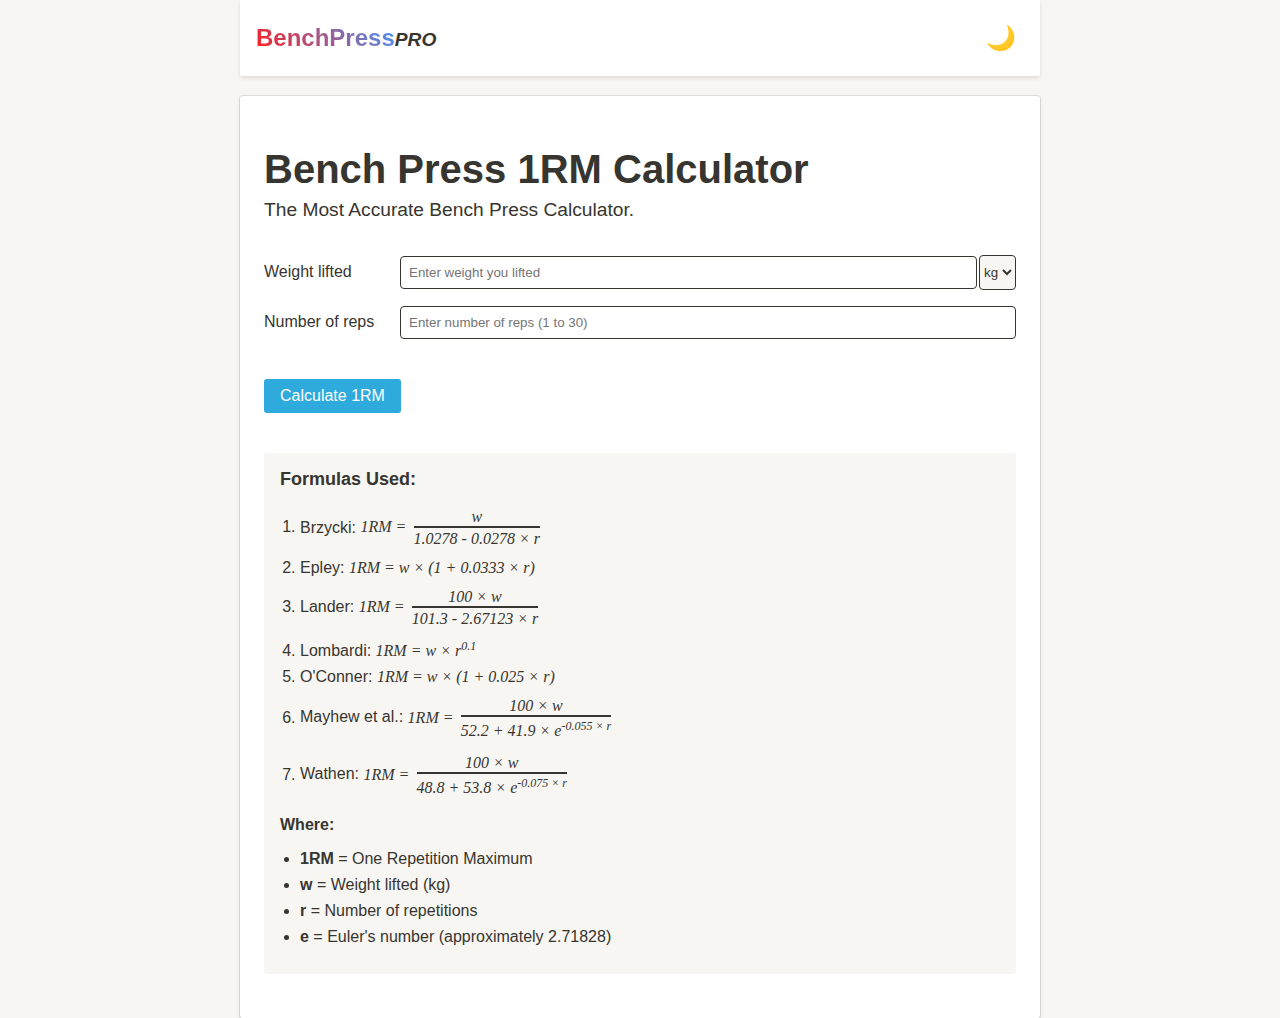
==== index.html @ daa171d2 "first commit" ====
<!DOCTYPE html>
<html lang="en">
<head>
    <meta charset="UTF-8">
    <meta name="viewport" content="width=device-width, initial-scale=1.0">
    <meta name="description" content="Calculate your bench press one-rep max (1RM) with our free, easy-to-use calculator. Estimate your maximum strength for weightlifting and powerlifting.">
    <meta name="keywords" content="bench press, 1RM calculator, one rep max, weightlifting, powerlifting, strength training">
    <title>Bench Press 1RM Calculator | Estimate Your Max Strength</title>
    <link rel="canonical" href="https://yourdomain.com/bench-press-1rm-calculator">
    <link rel="stylesheet" href="styles.css">
    <script src="script.js" defer></script>
</head>
<body>
    <nav>
        <div class="nav-container">
            <div class="nav-logo"><span class="nav-logo-bench-press">BenchPress</span><span class="nav-logo-pro">PRO</span></div>
            <div class="nav-right">
                <button id="mode-switch" aria-label="Toggle dark mode">🌙</button>
            </div>
        </div>
    </nav>
    <div class="container">
        <h1>Bench Press 1RM Calculator</h1>
        <p class="subtitle">The Most Accurate Bench Press Calculator.</p>
        <div class="calculator-container">
            <div class="input-group">
                <label for="weight">Weight lifted</label>
                <input type="number" id="weight" min="0" step="0.5" placeholder="Enter weight you lifted" required aria-label="Weight lifted">
                <select id="weight-unit" aria-label="Weight unit">
                    <option value="kg">kg</option>
                    <option value="lb">lb</option>
                </select>
            </div>
            <div class="input-group">
                <label for="reps">Number of reps</label>
                <input type="number" id="reps" min="1" max="30" step="1" placeholder="Enter number of reps (1 to 30)" required aria-label="Number of repetitions">
            </div>

            <div id="result" aria-live="polite"></div>
            <button onclick="calculate1RM()">Calculate 1RM</button>
        </div>
            <div class="formulas">
                <h2>Formulas Used:</h2>
                <ol>
                    <li>Brzycki: <em>1RM = <div class="fraction"><span class="numerator">w</span><span class="denominator">1.0278 - 0.0278 × r</span></div></em> <span id="brzycki-result"></span></li>
                    <li>Epley: <em>1RM = w × (1 + 0.0333 × r)</em> <span id="epley-result"></span></li>
                    <li>Lander: <em>1RM = <div class="fraction"><span class="numerator">100 × w</span><span class="denominator">101.3 - 2.67123 × r</span></div></em> <span id="lander-result"></span></li>
                    <li>Lombardi: <em>1RM = w × r<sup>0.1</sup></em> <span id="lombardi-result"></span></li>
                    <li>O'Conner: <em>1RM = w × (1 + 0.025 × r)</em> <span id="oconner-result"></span></li>
                    <li>Mayhew et al.: <em>1RM = <div class="fraction"><span class="numerator">100 × w</span><span class="denominator">52.2 + 41.9 × e<sup>-0.055 × r</sup></span></div></em> <span id="mayhew-result"></span></li>
                    <li>Wathen: <em>1RM = <div class="fraction"><span class="numerator">100 × w</span><span class="denominator">48.8 + 53.8 × e<sup>-0.075 × r</sup></span></div></em> <span id="wathen-result"></span></li>
                </ol>
                <p><b>Where:</b></p>
                <ul>
                    <li><strong>1RM</strong> = One Repetition Maximum</li>
                    <li><strong>w</strong> = Weight lifted (kg)</li>
                    <li><strong>r</strong> = Number of repetitions</li>
                    <li><strong>e</strong> = Euler's number (approximately 2.71828)</li>
                </ul>
            </div>
    </div>
</body>
</html>
---- styles.css ----
:root {
    --bg-color: #f7f6f3;
    --text-color: #37352f;
    --container-bg: #ffffff;
    --input-bg: #f7f6f3;
    --button-bg: #2eaadc;
    --button-text: white;
    --result-bg: #f1f1ef;
    --formula-bg: #f7f6f3;
    --border-color: #37352f;
}

.dark-mode {
    --bg-color: #2f3437;
    --text-color: #e0e0e0;
    --container-bg: #37404a;
    --input-bg: #2f3437;
    --button-bg: #2180a6;
    --button-text: #e0e0e0;
    --result-bg: #2f3437;
    --formula-bg: #2f3437;
}

body {
    font-family: -apple-system, BlinkMacSystemFont, 'Segoe UI', 'Roboto', 'Oxygen', 'Ubuntu', 'Cantarell', 'Fira Sans', 'Droid Sans', 'Helvetica Neue', sans-serif;
    max-width: 800px;
    margin: 0 auto;
    padding: 0 20px;
    background-color: var(--bg-color);
    color: var(--text-color);
}

nav {
    background-color: var(--container-bg);
    box-shadow: 0 2px 4px rgba(0, 0, 0, 0.1);
}

.nav-container {
    max-width: 1200px;
    margin: 0 auto;
    display: flex;
    justify-content: space-between;
    align-items: center;
    padding: 1rem;
}

.nav-logo-bench-press {
    background: linear-gradient(45deg, #ff1d1d, #4099ff);
    -webkit-background-clip: text;
    background-clip: text;
    color: transparent;
    font-size: 1.5rem;
    font-weight: bold;
}

.nav-logo-pro {
    font-size: 1.2rem;
    font-weight: bold;
    font-style: oblique;
}

.nav-right {
    display: flex;
    align-items: center;
}

#mode-switch {
    background: none;
    border: none;
    cursor: pointer;
    font-size: 24px;
    padding: 8px;
    color: var(--text-color);
}

.container {
    background-color: var(--container-bg);
    border-radius: 3px;
    box-shadow: rgba(15, 15, 15, 0.1) 0px 0px 0px 1px, rgba(15, 15, 15, 0.1) 0px 2px 4px;
    padding: 24px;
    margin-top: 20px;
}

h1 {
    font-size: 40px;
    font-weight: 700;
}

.subtitle {
    font-size: 1.2rem;
    margin-top: -20px;
    margin-bottom: 34px;
    font-weight: 100;
}

.calculator-container {
    margin-bottom: 40px;
}

.input-group {
    display: flex;
    align-items: center;
    margin-bottom: 1rem;
}

.input-group label {
    margin-right: 1rem;
    min-width: 120px;
}

.input-group input {
    flex: 1;
    padding: 0.5rem;
    border: 1px solid var(--border-color);
    border-radius: 4px;
}

#weight-unit {
    margin-left: 0.1rem;
    padding: 0.5rem 0;
    border: 1px solid var(--border-color);
    border-radius: 4px;
    background-color: var(--bg-color);
    color: var(--text-color);
}

button {
    background-color: var(--button-bg);
    color: var(--button-text);
    padding: 8px 16px;
    border: none;
    border-radius: 3px;
    cursor: pointer;
    font-size: 16px;
    font-weight: 500;
    transition: background-color 0.2s;
}

button:hover {
    background-color: #2180a6;
}

#result {
    font-size: 18px;
    font-weight: 600;
    margin-top: 20px;
    padding: 10px;
    border-radius: 3px;
}

#result.has-result {
    background-color: var(--result-bg);
}

.formulas {
    background-color: var(--formula-bg);
    border-radius: 3px;
    padding: 16px;
    margin-bottom: 20px;
}

.formulas h2 {
    font-size: 18px;
    margin-top: 0;
    margin-bottom: 12px;
}

.formulas ol, .formulas ul {
    padding-left: 20px;
    margin-bottom: 12px;
}

.formulas li {
    margin-bottom: 8px;
}

.formulas p {
    margin-bottom: 8px;
}

.formulas em {
    font-style: italic;
    font-family: "Times New Roman", Times, serif;
}

.formulas sup {
    font-size: 0.75em;
    vertical-align: super;
}

.fraction {
    display: inline-block;
    vertical-align: middle;
    margin: 0 0.2em 0.4ex;
    text-align: center;
}

.fraction > span {
    display: block;
    padding-top: 0.15em;
}

.fraction span.numerator {
    border-bottom: 1px solid;
}

.fraction span.denominator {
    border-top: 1px solid;
}

@media (min-width: 461px) and (max-width: 660px) {
    .container h1 {
        font-size: 28px;
    }

    .subtitle {
        font-size: 1rem;
        margin-top: -15px;
        margin-bottom: 24px;
        font-weight: 100;
    }

    .formulas li {
        font-size: 12px;
    }
}

@media screen and (max-width: 460px) {
    .container {
        padding: 10px;
    }

    h1 {
        font-size: 20px;
        text-align: center;
    }

    .subtitle {
        font-size: 16px;
        margin-top: -10px;
        margin-bottom: 18px;
        text-align: center;
    }

    .calculator-container {
        padding: 15px;
    }

    .input-group {
        flex-direction: column;
        align-items: stretch;
    }

    .input-group label {
        margin-bottom: 5px;
    }

    .input-group input,
    .input-group select {
        width: 95%;
        margin-bottom: 10px;
    }

    #weight-unit {
        width: 50%;
        margin-left: 0;
        margin-top: 5px;
    }

    button {
        width: 100%;
    }

    .formulas {
        font-size: 10px;
    }

    .formulas h2 {
        font-size: 18px;
    }

    .fraction {
        font-size: 0.9em;
    }
}
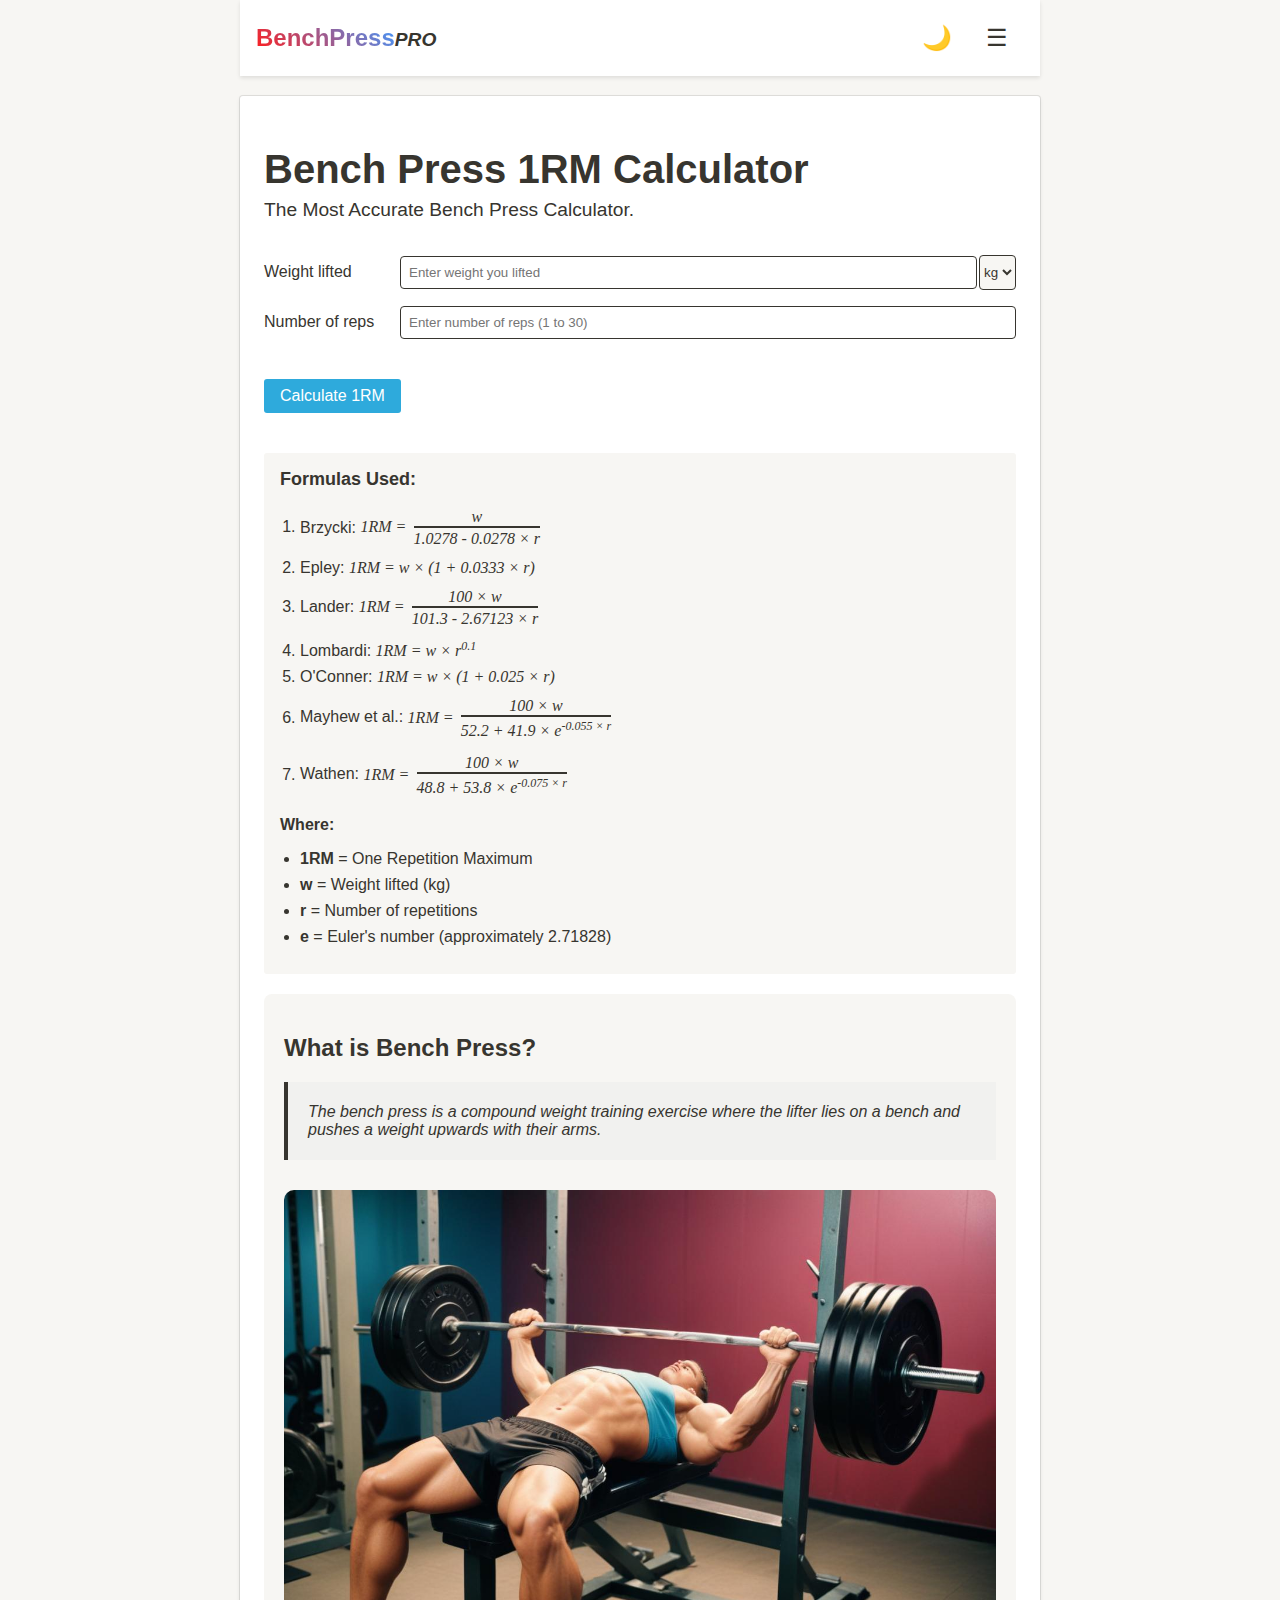
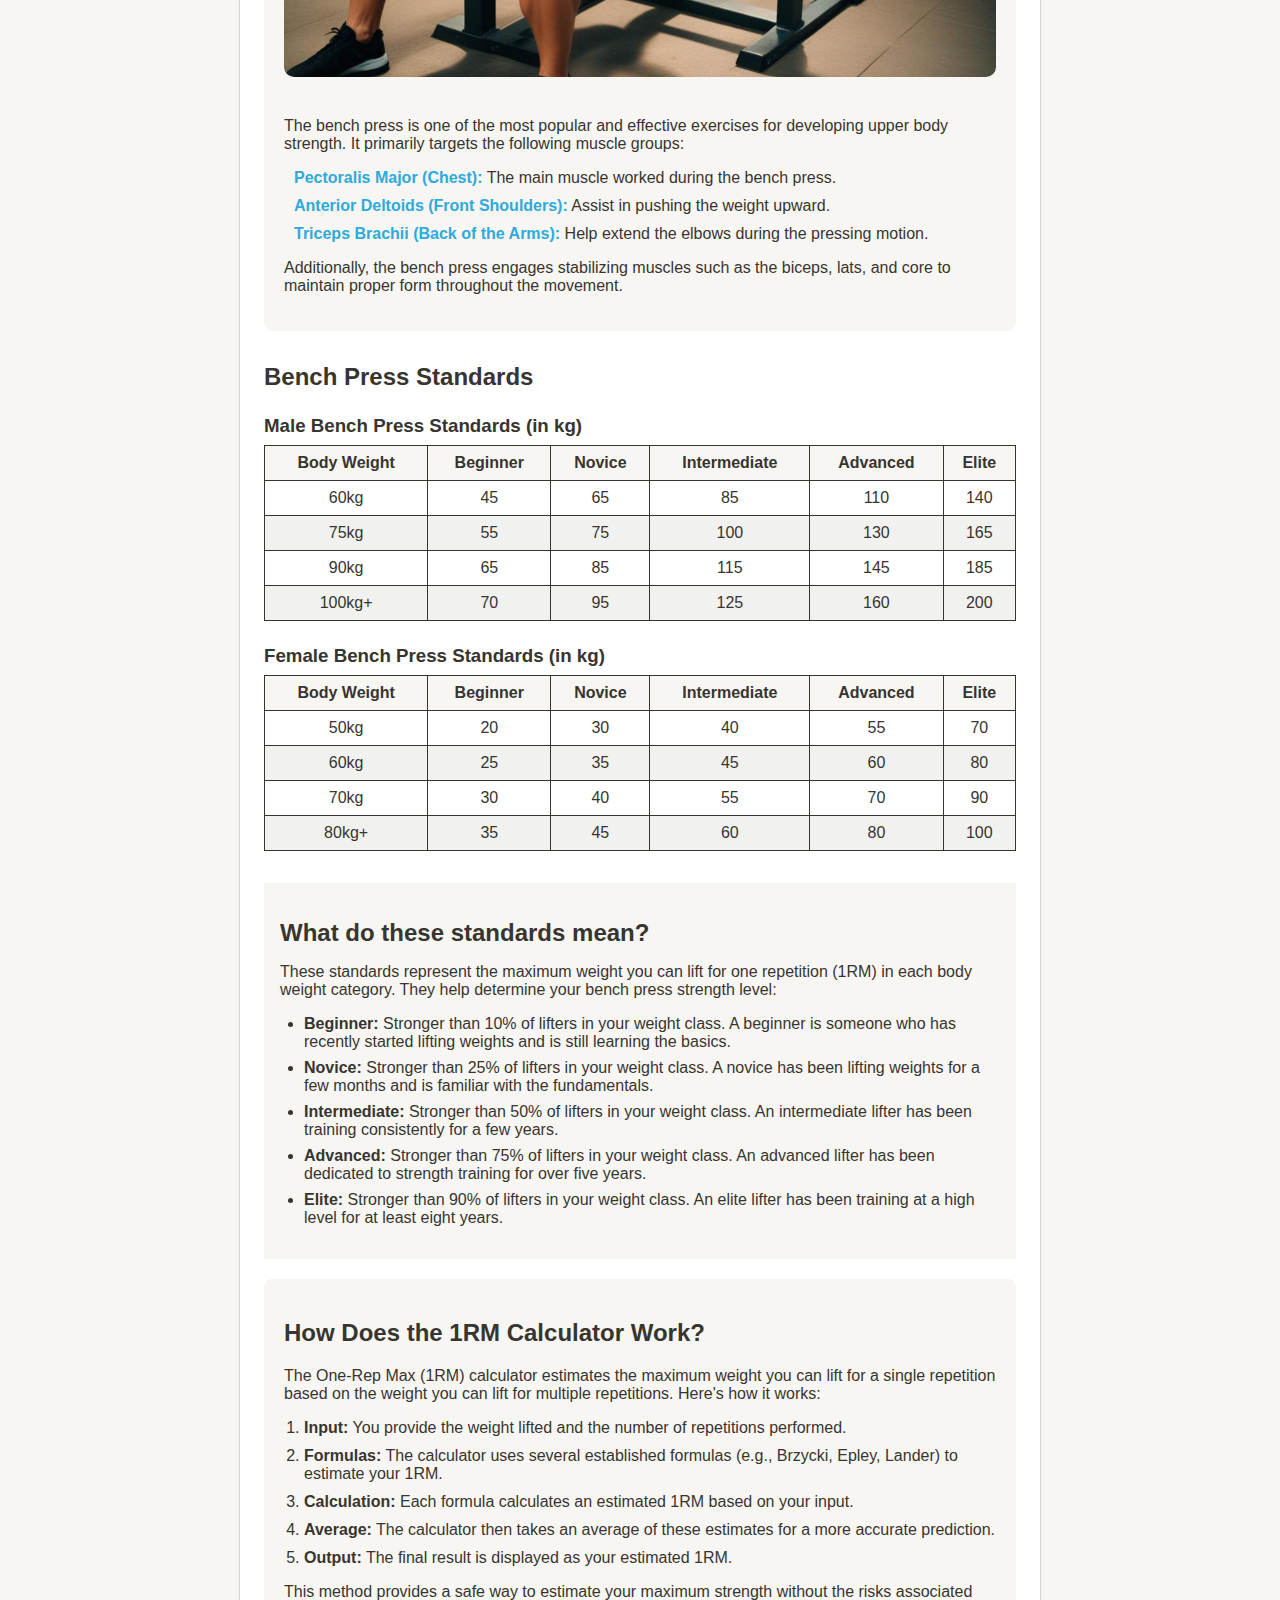
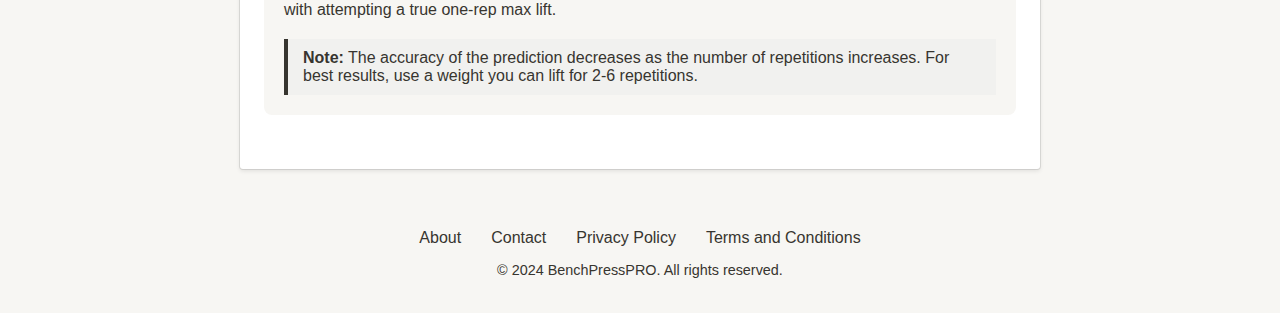
==== commit a63b1e30: "update" ====
--- a/index.html
+++ b/index.html
@@ -5,41 +5,66 @@
     <meta name="viewport" content="width=device-width, initial-scale=1.0">
     <meta name="description" content="Calculate your bench press one-rep max (1RM) with our free, easy-to-use calculator. Estimate your maximum strength for weightlifting and powerlifting.">
     <meta name="keywords" content="bench press, 1RM calculator, one rep max, weightlifting, powerlifting, strength training">
+    <meta name="robots" content="index, follow">
     <title>Bench Press 1RM Calculator | Estimate Your Max Strength</title>
     <link rel="canonical" href="https://yourdomain.com/bench-press-1rm-calculator">
-    <link rel="stylesheet" href="styles.css">
-    <script src="script.js" defer></script>
+    <link rel="stylesheet" href="css/styles.css">
+    <script src="js/script.js" defer></script>
+    <!-- Add Open Graph meta tags -->
+    <meta property="og:title" content="Bench Press 1RM Calculator | Estimate Your Max Strength">
+    <meta property="og:description" content="Calculate your bench press one-rep max (1RM) with our free, easy-to-use calculator. Estimate your maximum strength for weightlifting and powerlifting.">
+    <meta property="og:image" content="https://yourdomain.com/img/bench-press-og.jpg">
+    <meta property="og:url" content="https://yourdomain.com/bench-press-1rm-calculator">
+    <meta property="og:type" content="website">
+    <!-- Add Twitter Card meta tags -->
+    <meta name="twitter:card" content="summary_large_image">
+    <meta name="twitter:title" content="Bench Press 1RM Calculator | Estimate Your Max Strength">
+    <meta name="twitter:description" content="Calculate your bench press one-rep max (1RM) with our free, easy-to-use calculator. Estimate your maximum strength for weightlifting and powerlifting.">
+    <meta name="twitter:image" content="https://yourdomain.com/img/bench-press-twitter.jpg">
 </head>
 <body>
-    <nav>
-        <div class="nav-container">
-            <div class="nav-logo"><span class="nav-logo-bench-press">BenchPress</span><span class="nav-logo-pro">PRO</span></div>
-            <div class="nav-right">
-                <button id="mode-switch" aria-label="Toggle dark mode">🌙</button>
+    <header>
+        <nav>
+            <div class="nav-container">
+                <div class="nav-logo"><a href="index.html"><span class="nav-logo-bench-press">BenchPress</span><span class="nav-logo-pro">PRO</span></a></div>
+                <div class="nav-right">
+                    <button id="mode-switch" aria-label="Toggle dark mode">🌙</button>
+                    <button id="menu-toggle" aria-label="Toggle menu">☰</button>
+                </div>
             </div>
+        </nav>
+    </header>
+    <div id="full-screen-menu" class="full-screen-menu">
+        <button id="close-menu" aria-label="Close menu">✕</button>
+        <div class="menu-content">
+            <a href="pages/about.html">About</a>
+            <a href="pages/contact.html">Contact</a>
+            <a href="pages/privacy-policy.html">Privacy Policy</a>
+            <a href="pages/terms-and-conditions.html">Terms and Conditions</a>
         </div>
-    </nav>
-    <div class="container">
-        <h1>Bench Press 1RM Calculator</h1>
-        <p class="subtitle">The Most Accurate Bench Press Calculator.</p>
-        <div class="calculator-container">
-            <div class="input-group">
-                <label for="weight">Weight lifted</label>
-                <input type="number" id="weight" min="0" step="0.5" placeholder="Enter weight you lifted" required aria-label="Weight lifted">
-                <select id="weight-unit" aria-label="Weight unit">
-                    <option value="kg">kg</option>
-                    <option value="lb">lb</option>
-                </select>
-            </div>
-            <div class="input-group">
-                <label for="reps">Number of reps</label>
-                <input type="number" id="reps" min="1" max="30" step="1" placeholder="Enter number of reps (1 to 30)" required aria-label="Number of repetitions">
-            </div>
+    </div>
+    <main>
+        <div class="container">
+            <h1>Bench Press 1RM Calculator</h1>
+            <p class="subtitle">The Most Accurate Bench Press Calculator.</p>
+            <section class="calculator-container">
+                <div class="input-group">
+                    <label for="weight">Weight lifted</label>
+                    <input type="number" id="weight" min="0" step="0.5" placeholder="Enter weight you lifted" required aria-label="Weight lifted">
+                    <select id="weight-unit" aria-label="Weight unit">
+                        <option value="kg">kg</option>
+                        <option value="lb">lb</option>
+                    </select>
+                </div>
+                <div class="input-group">
+                    <label for="reps">Number of reps</label>
+                    <input type="number" id="reps" min="1" max="30" step="1" placeholder="Enter number of reps (1 to 30)" required aria-label="Number of repetitions">
+                </div>
 
-            <div id="result" aria-live="polite"></div>
-            <button onclick="calculate1RM()">Calculate 1RM</button>
-        </div>
-            <div class="formulas">
+                <div id="result" aria-live="polite"></div>
+                <button onclick="calculate1RM()">Calculate 1RM</button>
+            </section>
+            <section class="formulas">
                 <h2>Formulas Used:</h2>
                 <ol>
                     <li>Brzycki: <em>1RM = <div class="fraction"><span class="numerator">w</span><span class="denominator">1.0278 - 0.0278 × r</span></div></em> <span id="brzycki-result"></span></li>
@@ -57,7 +82,174 @@
                     <li><strong>r</strong> = Number of repetitions</li>
                     <li><strong>e</strong> = Euler's number (approximately 2.71828)</li>
                 </ul>
+            </section>
+            <section class="bench-press-info">
+                <h2>What is Bench Press?</h2>
+                <blockquote class="bench-press-definition">
+                    <p>The bench press is a compound weight training exercise where the lifter lies on a bench and pushes a weight upwards with their arms.</p>
+                </blockquote>
+                <img src="images/bench-press.jpeg" alt="Bench Press" class="bench-press-image">
+                <p>The bench press is one of the most popular and effective exercises for developing upper body strength. It primarily targets the following muscle groups:</p>
+                <ul class="muscle-groups">
+                    <li><strong>Pectoralis Major (Chest):</strong> The main muscle worked during the bench press.</li>
+                    <li><strong>Anterior Deltoids (Front Shoulders):</strong> Assist in pushing the weight upward.</li>
+                    <li><strong>Triceps Brachii (Back of the Arms):</strong> Help extend the elbows during the pressing motion.</li>
+                </ul>
+                <p>Additionally, the bench press engages stabilizing muscles such as the biceps, lats, and core to maintain proper form throughout the movement.</p>
+            </section>
+            <section class="bench-press-standards">
+                <h2>Bench Press Standards</h2>
+                <h3>Male Bench Press Standards (in kg)</h3>
+                <table>
+                    <thead>
+                        <tr>
+                            <th>Body Weight</th>
+                            <th>Beginner</th>
+                            <th>Novice</th>
+                            <th>Intermediate</th>
+                            <th>Advanced</th>
+                            <th>Elite</th>
+                        </tr>
+                    </thead>
+                    <tbody>
+                        <tr>
+                            <td>60kg</td>
+                            <td>45</td>
+                            <td>65</td>
+                            <td>85</td>
+                            <td>110</td>
+                            <td>140</td>
+                        </tr>
+                        <tr>
+                            <td>75kg</td>
+                            <td>55</td>
+                            <td>75</td>
+                            <td>100</td>
+                            <td>130</td>
+                            <td>165</td>
+                        </tr>
+                        <tr>
+                            <td>90kg</td>
+                            <td>65</td>
+                            <td>85</td>
+                            <td>115</td>
+                            <td>145</td>
+                            <td>185</td>
+                        </tr>
+                        <tr>
+                            <td>100kg+</td>
+                            <td>70</td>
+                            <td>95</td>
+                            <td>125</td>
+                            <td>160</td>
+                            <td>200</td>
+                        </tr>
+                    </tbody>
+                </table>
+
+                <h3>Female Bench Press Standards (in kg)</h3>
+                <table>
+                    <thead>
+                        <tr>
+                            <th>Body Weight</th>
+                            <th>Beginner</th>
+                            <th>Novice</th>
+                            <th>Intermediate</th>
+                            <th>Advanced</th>
+                            <th>Elite</th>
+                        </tr>
+                    </thead>
+                    <tbody>
+                        <tr>
+                            <td>50kg</td>
+                            <td>20</td>
+                            <td>30</td>
+                            <td>40</td>
+                            <td>55</td>
+                            <td>70</td>
+                        </tr>
+                        <tr>
+                            <td>60kg</td>
+                            <td>25</td>
+                            <td>35</td>
+                            <td>45</td>
+                            <td>60</td>
+                            <td>80</td>
+                        </tr>
+                        <tr>
+                            <td>70kg</td>
+                            <td>30</td>
+                            <td>40</td>
+                            <td>55</td>
+                            <td>70</td>
+                            <td>90</td>
+                        </tr>
+                        <tr>
+                            <td>80kg+</td>
+                            <td>35</td>
+                            <td>45</td>
+                            <td>60</td>
+                            <td>80</td>
+                            <td>100</td>
+                        </tr>
+                    </tbody>
+                </table>
+                <div class="standards">
+                    <h2>What do these standards mean?</h3>
+                    <p>These standards represent the maximum weight you can lift for one repetition (1RM) in each body weight category. They help determine your bench press strength level:</p>
+                    <ul>
+                        <li><strong>Beginner:</strong> Stronger than 10% of lifters in your weight class. A beginner is someone who has recently started lifting weights and is still learning the basics.</li>
+                        <li><strong>Novice:</strong> Stronger than 25% of lifters in your weight class. A novice has been lifting weights for a few months and is familiar with the fundamentals.</li>
+                        <li><strong>Intermediate:</strong> Stronger than 50% of lifters in your weight class. An intermediate lifter has been training consistently for a few years.</li>
+                        <li><strong>Advanced:</strong> Stronger than 75% of lifters in your weight class. An advanced lifter has been dedicated to strength training for over five years.</li>
+                        <li><strong>Elite:</strong> Stronger than 90% of lifters in your weight class. An elite lifter has been training at a high level for at least eight years.</li>
+                    </ul>
+                </div>
+            </section>
+            <section class="calculator-explanation">
+                <h2>How Does the 1RM Calculator Work?</h2>
+                <p>The One-Rep Max (1RM) calculator estimates the maximum weight you can lift for a single repetition based on the weight you can lift for multiple repetitions. Here's how it works:</p>
+                <ol>
+                    <li><strong>Input:</strong> You provide the weight lifted and the number of repetitions performed.</li>
+                    <li><strong>Formulas:</strong> The calculator uses several established formulas (e.g., Brzycki, Epley, Lander) to estimate your 1RM.</li>
+                    <li><strong>Calculation:</strong> Each formula calculates an estimated 1RM based on your input.</li>
+                    <li><strong>Average:</strong> The calculator then takes an average of these estimates for a more accurate prediction.</li>
+                    <li><strong>Output:</strong> The final result is displayed as your estimated 1RM.</li>
+                </ol>
+                <p>This method provides a safe way to estimate your maximum strength without the risks associated with attempting a true one-rep max lift.</p>
+                <div class="note">
+                    <p><strong>Note:</strong> The accuracy of the prediction decreases as the number of repetitions increases. For best results, use a weight you can lift for 2-6 repetitions.</p>
+                </div>
+            </section>
+        </div>
+    </main>
+    <footer>
+        <div class="footer-container">
+            <div class="footer-links">
+                <a href="pages/about.html">About</a>
+                <a href="pages/contact.html">Contact</a>
+                <a href="pages/privacy-policy.html">Privacy Policy</a>
+                <a href="pages/terms-and-conditions.html">Terms and Conditions</a>
             </div>
-    </div>
+            <div class="footer-copyright">
+                <p>&copy; 2024 BenchPressPRO. All rights reserved.</p>
+            </div>
+        </div>
+    </footer>
+    <script type="application/ld+json">
+    {
+      "@context": "https://schema.org",
+      "@type": "WebPage",
+      "name": "Bench Press 1RM Calculator",
+      "description": "Calculate your bench press one-rep max (1RM) with our free, easy-to-use calculator. Estimate your maximum strength for weightlifting and powerlifting.",
+      "url": "https://yourdomain.com/bench-press-1rm-calculator",
+      "mainEntity": {
+        "@type": "WebApplication",
+        "name": "Bench Press 1RM Calculator",
+        "applicationCategory": "HealthApplication",
+        "operatingSystem": "All"
+      }
+    }
+    </script>
 </body>
 </html>--- a/css/styles.css
+++ b/css/styles.css
@@ -0,0 +1,614 @@
+/* Root variables and dark mode */
+:root {
+    --bg-color: #f7f6f3;
+    --text-color: #37352f;
+    --container-bg: #ffffff;
+    --input-bg: #f7f6f3;
+    --button-bg: #2eaadc;
+    --button-text: white;
+    --result-bg: #f1f1ef;
+    --formula-bg: #f7f6f3;
+    --border-color: #37352f;
+}
+
+.dark-mode {
+    --bg-color: #2f3437;
+    --text-color: #e0e0e0;
+    --container-bg: #37404a;
+    --input-bg: #2f3437;
+    --button-bg: #2180a6;
+    --button-text: #e0e0e0;
+    --result-bg: #2f3437;
+    --formula-bg: #2f3437;
+    --border-color: #e0e0e0;
+}
+
+/* Global styles */
+body {
+    font-family: -apple-system, BlinkMacSystemFont, 'Segoe UI', 'Roboto', 'Oxygen', 'Ubuntu', 'Cantarell', 'Fira Sans', 'Droid Sans', 'Helvetica Neue', sans-serif;
+    max-width: 800px;
+    margin: 0 auto;
+    padding: 0 20px;
+    background-color: var(--bg-color);
+    color: var(--text-color);
+}
+
+/* Navigation styles */
+nav {
+    background-color: var(--container-bg);
+    box-shadow: 0 2px 4px rgba(0, 0, 0, 0.1);
+}
+
+.nav-container {
+    max-width: 1200px;
+    margin: 0 auto;
+    display: flex;
+    justify-content: space-between;
+    align-items: center;
+    padding: 1rem;
+}
+
+.nav-logo a {
+    text-decoration: none;
+}
+
+.nav-logo-bench-press {
+    background: linear-gradient(45deg, #ff1d1d, #4099ff);
+    -webkit-background-clip: text;
+    background-clip: text;
+    color: transparent;
+    font-size: 1.5rem;
+    font-weight: bold;
+}
+
+.nav-logo-pro {
+    font-size: 1.2rem;
+    font-weight: bold;
+    font-style: oblique;
+    color: var(--text-color);
+}
+
+.nav-right {
+    display: flex;
+    align-items: center;
+}
+
+#mode-switch {
+    background: none;
+    border: none;
+    cursor: pointer;
+    font-size: 24px;
+    padding: 8px;
+    color: var(--text-color);
+}
+
+#menu-toggle {
+    color: var(--text-color);
+    background: none;
+    border: none;
+    font-size: 24px;
+    cursor: pointer;
+    margin-left: 10px;
+}
+
+/* Main container styles */
+.container {
+    background-color: var(--container-bg);
+    border-radius: 3px;
+    box-shadow: rgba(15, 15, 15, 0.1) 0px 0px 0px 1px, rgba(15, 15, 15, 0.1) 0px 2px 4px;
+    padding: 24px;
+    margin-top: 20px;
+}
+
+.bench-press-image {
+    width: 100%;
+    height: auto;
+    object-fit: cover;
+    border-radius: 10px;
+    margin: 20px 0px;
+}
+
+h1 {
+    font-size: 40px;
+    font-weight: 700;
+}
+
+.subtitle {
+    font-size: 1.2rem;
+    margin-top: -20px;
+    margin-bottom: 34px;
+    font-weight: 100;
+}
+
+/* Calculator styles */
+.calculator-container {
+    margin-bottom: 40px;
+}
+
+.input-group {
+    display: flex;
+    align-items: center;
+    margin-bottom: 1rem;
+}
+
+.input-group label {
+    margin-right: 1rem;
+    min-width: 120px;
+}
+
+.input-group input {
+    flex: 1;
+    padding: 0.5rem;
+    border: 1px solid var(--border-color);
+    border-radius: 4px;
+}
+
+#weight-unit {
+    margin-left: 0.1rem;
+    padding: 0.5rem 0;
+    border: 1px solid var(--border-color);
+    border-radius: 4px;
+    background-color: var(--bg-color);
+    color: var(--text-color);
+}
+
+button {
+    background-color: var(--button-bg);
+    color: var(--button-text);
+    padding: 8px 16px;
+    border: none;
+    border-radius: 3px;
+    cursor: pointer;
+    font-size: 16px;
+    font-weight: 500;
+    transition: background-color 0.2s;
+}
+
+button:hover {
+    background-color: #2180a6;
+}
+
+#result {
+    font-size: 18px;
+    font-weight: 600;
+    margin-top: 20px;
+    padding: 10px;
+    border-radius: 3px;
+}
+
+#result.has-result {
+    background-color: var(--result-bg);
+}
+
+/* Formula styles */
+.formulas {
+    background-color: var(--formula-bg);
+    border-radius: 3px;
+    padding: 16px;
+    margin-bottom: 20px;
+}
+
+.formulas h2 {
+    font-size: 18px;
+    margin-top: 0;
+    margin-bottom: 12px;
+}
+
+.formulas ol, .formulas ul {
+    padding-left: 20px;
+    margin-bottom: 12px;
+}
+
+.formulas li {
+    margin-bottom: 8px;
+}
+
+.formulas p {
+    margin-bottom: 8px;
+}
+
+.formulas em {
+    font-style: italic;
+    font-family: "Times New Roman", Times, serif;
+}
+
+.formulas sup {
+    font-size: 0.75em;
+    vertical-align: super;
+}
+
+.fraction {
+    display: inline-block;
+    vertical-align: middle;
+    margin: 0 0.2em 0.4ex;
+    text-align: center;
+}
+
+.fraction > span {
+    display: block;
+    padding-top: 0.15em;
+}
+
+.fraction span.numerator {
+    border-bottom: 1px solid;
+}
+
+.fraction span.denominator {
+    border-top: 1px solid;
+}
+
+/* Bench Press Standards styles */
+.bench-press-standards {
+    margin-top: 2rem;
+}
+
+.bench-press-standards h2 {
+    margin-bottom: 1rem;
+}
+
+.bench-press-standards h3 {
+    margin-top: 1.5rem;
+    margin-bottom: 0.5rem;
+}
+
+.bench-press-standards table {
+    width: 100%;
+    border-collapse: collapse;
+    margin-bottom: 1rem;
+    background-color: var(--container-bg);
+    color: var(--text-color);
+}
+
+.bench-press-standards th,
+.bench-press-standards td {
+    padding: 0.5rem;
+    text-align: center;
+    border: 1px solid var(--border-color);
+}
+
+.bench-press-standards th {
+    background-color: var(--formula-bg);
+    font-weight: bold;
+}
+
+.bench-press-standards tr:nth-child(even) {
+    background-color: var(--result-bg);
+}
+
+.bench-press-standards tr:hover {
+    background-color: var(--input-bg);
+}
+
+/* Standards explanation styles */
+.standards {
+    margin-top: 2rem;
+    padding: 1rem;
+    background-color: var(--bg-color);
+}
+
+.standards h3 {
+    margin-top: 0;
+    margin-bottom: 1rem;
+    color: var(--text-color);
+}
+
+.standards p {
+    margin-bottom: 1rem;
+    color: var(--text-color);
+}
+
+.standards ul {
+    padding-left: 1.5rem;
+}
+
+.standards li {
+    margin-bottom: 0.5rem;
+    color: var(--text-color);
+}
+
+.standards strong {
+    color: var(--accent-color);
+}
+
+/* Bench Press Info styles */
+.bench-press-info {
+    background-color: var(--formula-bg);
+    border-radius: 8px;
+    padding: 20px;
+    margin-bottom: 30px;
+}
+
+.bench-press-definition {
+    background-color: var(--result-bg);
+    border-left: 4px solid var(--border-color);
+    margin: 0 0 10px 0;
+    padding: 5px 20px;
+    font-style: italic;
+}
+
+.muscle-groups {
+    list-style-type: none;
+    padding-left: 10px;
+}
+
+.muscle-groups li {
+    margin-bottom: 10px;
+}
+
+.muscle-groups li strong {
+    color: var(--button-bg);
+}
+
+/* Calculator explanation styles */
+.calculator-explanation {
+    background-color: var(--formula-bg);
+    border-radius: 8px;
+    padding: 20px;
+    margin-bottom: 30px;
+    margin-top: 20px;
+}
+
+.calculator-explanation ol {
+    padding-left: 20px;
+}
+
+.calculator-explanation li {
+    margin-bottom: 10px;
+}
+
+.calculator-explanation .note {
+    background-color: var(--result-bg);
+    border-left: 4px solid var(--border-color);
+    padding: 10px 15px;
+    margin-top: 20px;
+}
+
+.calculator-explanation .note p {
+    margin: 0;
+}
+
+/* Footer styles */
+footer {
+    background-color: var(--nav-bg);
+    color: var(--text-color);
+    padding: 20px 0;
+    margin-top: 40px;
+}
+
+.footer-container {
+    max-width: 1200px;
+    margin: 0 auto;
+    padding: 0 20px;
+}
+
+.footer-links {
+    display: flex;
+    justify-content: center;
+    flex-wrap: wrap;
+    margin-bottom: 15px;
+}
+
+.footer-links a {
+    color: var(--text-color);
+    text-decoration: none;
+    margin: 0 15px;
+    transition: color 0.3s ease;
+}
+
+.footer-links a:hover {
+    color: var(--button-bg);
+}
+
+.footer-copyright {
+    text-align: center;
+    font-size: 0.9em;
+}
+
+/* Full-screen menu styles */
+.full-screen-menu {
+    display: none;
+    position: fixed;
+    top: 0;
+    left: 0;
+    width: 100%;
+    height: 100%;
+    background-color: rgba(255, 255, 255, 0.95);
+    z-index: 1000;
+}
+
+.dark-mode .full-screen-menu {
+    background-color: rgba(0, 0, 0, 0.95);
+}
+
+.full-screen-menu.active {
+    display: flex;
+    flex-direction: column;
+    justify-content: center;
+    align-items: center;
+}
+
+.menu-content {
+    display: flex;
+    flex-direction: column;
+    align-items: center;
+}
+
+.menu-content a {
+    color: #333;
+    font-size: 24px;
+    margin: 15px 0;
+    text-decoration: none;
+}
+
+.menu-content a:hover {
+    color: var(--button-bg);
+}
+
+.dark-mode .menu-content a {
+    color: white;
+}
+
+.dark-mode .menu-content a:hover {
+    color: var(--button-bg);
+}
+
+#close-menu {
+    position: absolute;
+    top: 20px;
+    right: 20px;
+    font-size: 24px;
+    background: none;
+    border: none;
+    color: #333;
+    cursor: pointer;
+}
+
+.dark-mode #close-menu {
+    color: white;
+}
+
+/* Media queries */
+@media (min-width: 461px) and (max-width: 660px) {
+    .container h1 {
+        font-size: 28px;
+    }
+
+    .subtitle {
+        font-size: 1rem;
+        margin-top: -15px;
+        margin-bottom: 24px;
+        font-weight: 100;
+    }
+
+    .formulas li {
+        font-size: 12px;
+    }
+
+    .bench-press-standards table {
+        font-size: 0.8rem;
+    }
+
+    .bench-press-standards th,
+    .bench-press-standards td {
+        padding: 0.3rem;
+    }
+}
+
+@media screen and (max-width: 460px) {
+    .container {
+        padding: 10px;
+    }
+
+    h1 {
+        font-size: 20px;
+        text-align: center;
+    }
+
+    .subtitle {
+        font-size: 16px;
+        margin-top: -10px;
+        margin-bottom: 18px;
+        text-align: center;
+    }
+
+    .calculator-container {
+        padding: 15px;
+    }
+
+    .input-group {
+        flex-direction: column;
+        align-items: stretch;
+    }
+
+    .input-group label {
+        margin-bottom: 5px;
+    }
+
+    .input-group input,
+    .input-group select {
+        width: 95%;
+        margin-bottom: 10px;
+    }
+
+    #weight-unit {
+        width: 50%;
+        margin-left: 0;
+        margin-top: 5px;
+    }
+
+    button {
+        width: 100%;
+    }
+
+    .formulas {
+        font-size: 10px;
+    }
+
+    .formulas h2 {
+        font-size: 18px;
+    }
+
+    .fraction {
+        font-size: 0.9em;
+    }
+
+    .bench-press-standards {
+        margin-top: 1rem;
+    }
+
+    .bench-press-standards h2 {
+        font-size: 1.2rem;
+        margin-bottom: 0.5rem;
+    }
+
+    .bench-press-standards h3 {
+        font-size: 1rem;
+        margin-top: 1rem;
+        margin-bottom: 0.3rem;
+    }
+
+    .bench-press-standards table {
+        font-size: 0.7rem;
+    }
+
+    .bench-press-standards th,
+    .bench-press-standards td {
+        padding: 0.2rem;
+    }
+
+    .bench-press-standards th {
+        font-size: 0.75rem;
+    }
+
+    .standards {
+        margin-top: 1rem;
+        padding: 0.75rem;
+    }
+
+    .standards h3 {
+        font-size: 1rem;
+        margin-bottom: 0.75rem;
+    }
+
+    .standards p,
+    .standards li {
+        font-size: 0.9rem;
+    }
+
+    .standards ul {
+        padding-left: 1.2rem;
+    }
+
+    .standards li {
+        margin-bottom: 0.4rem;
+    }
+
+    .footer-links {
+        flex-direction: column;
+        align-items: center;
+    }
+
+    .footer-links a {
+        margin: 5px 0;
+    }
+}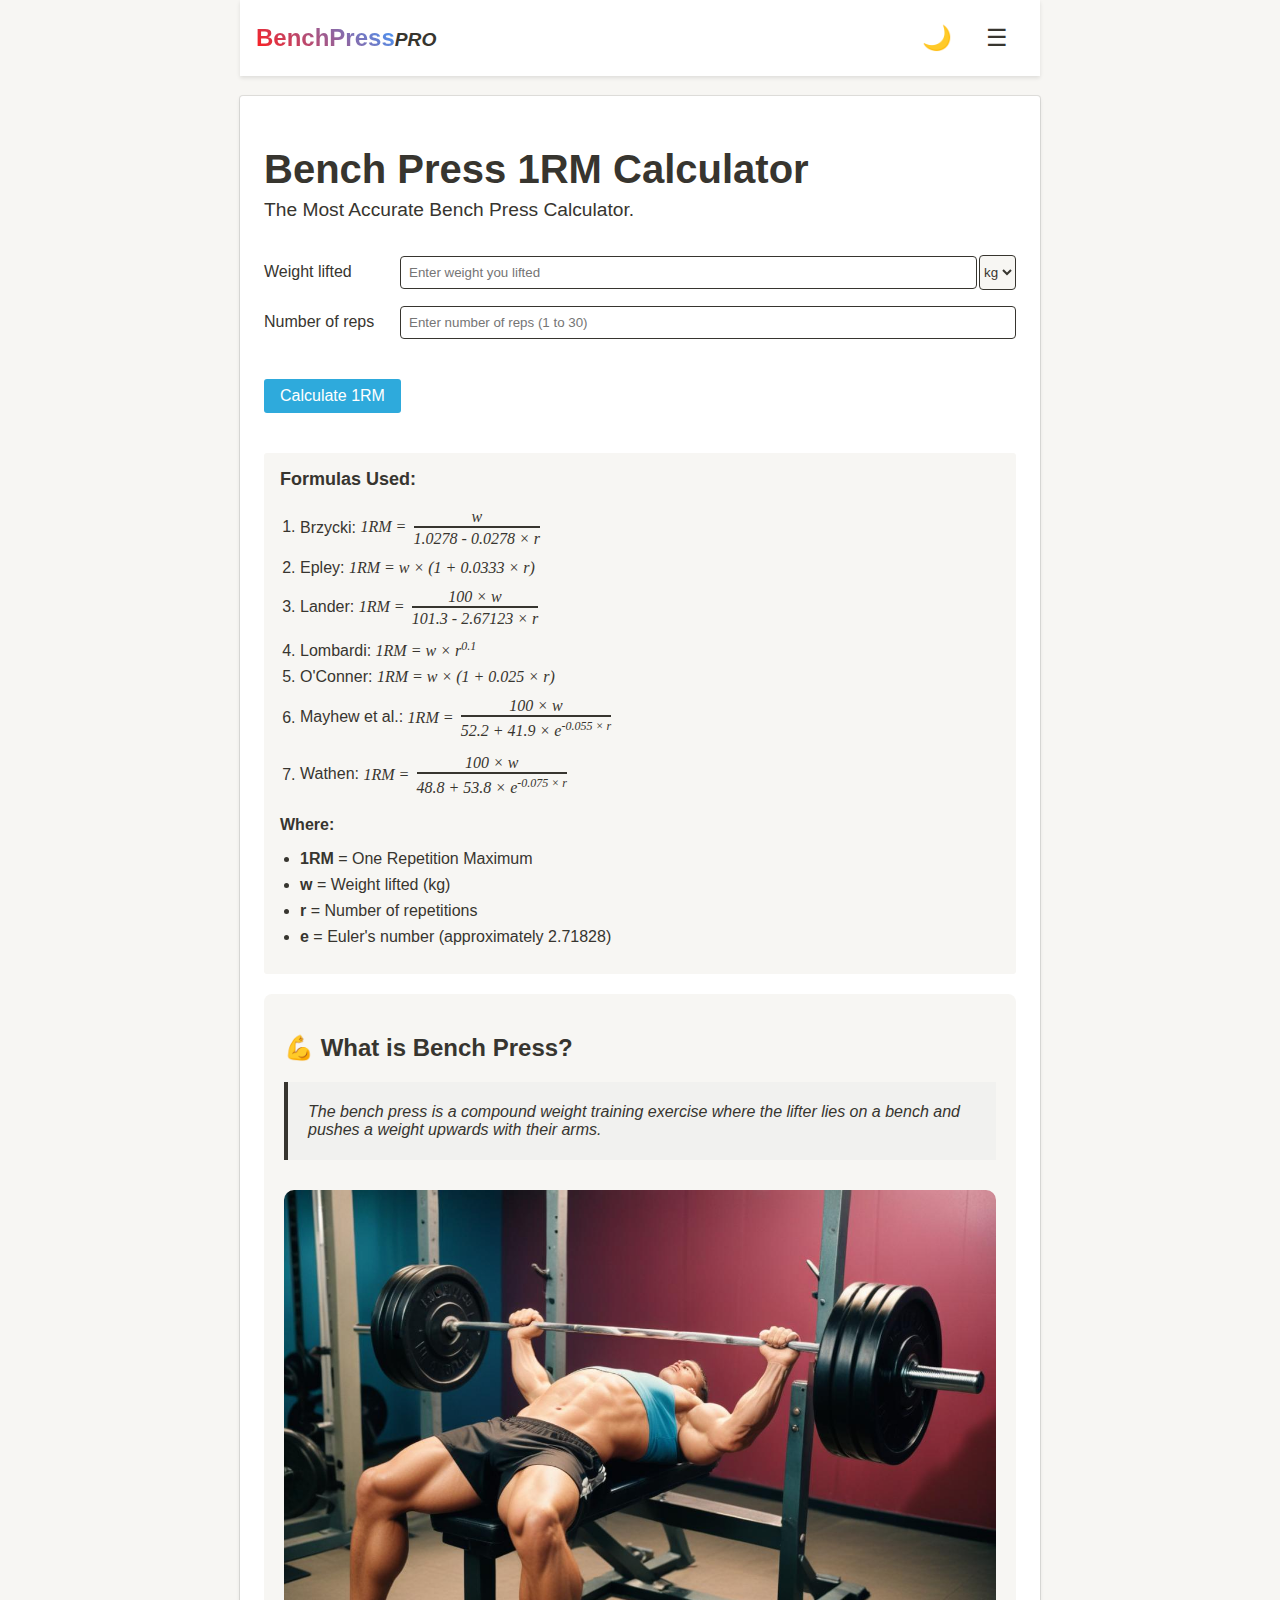
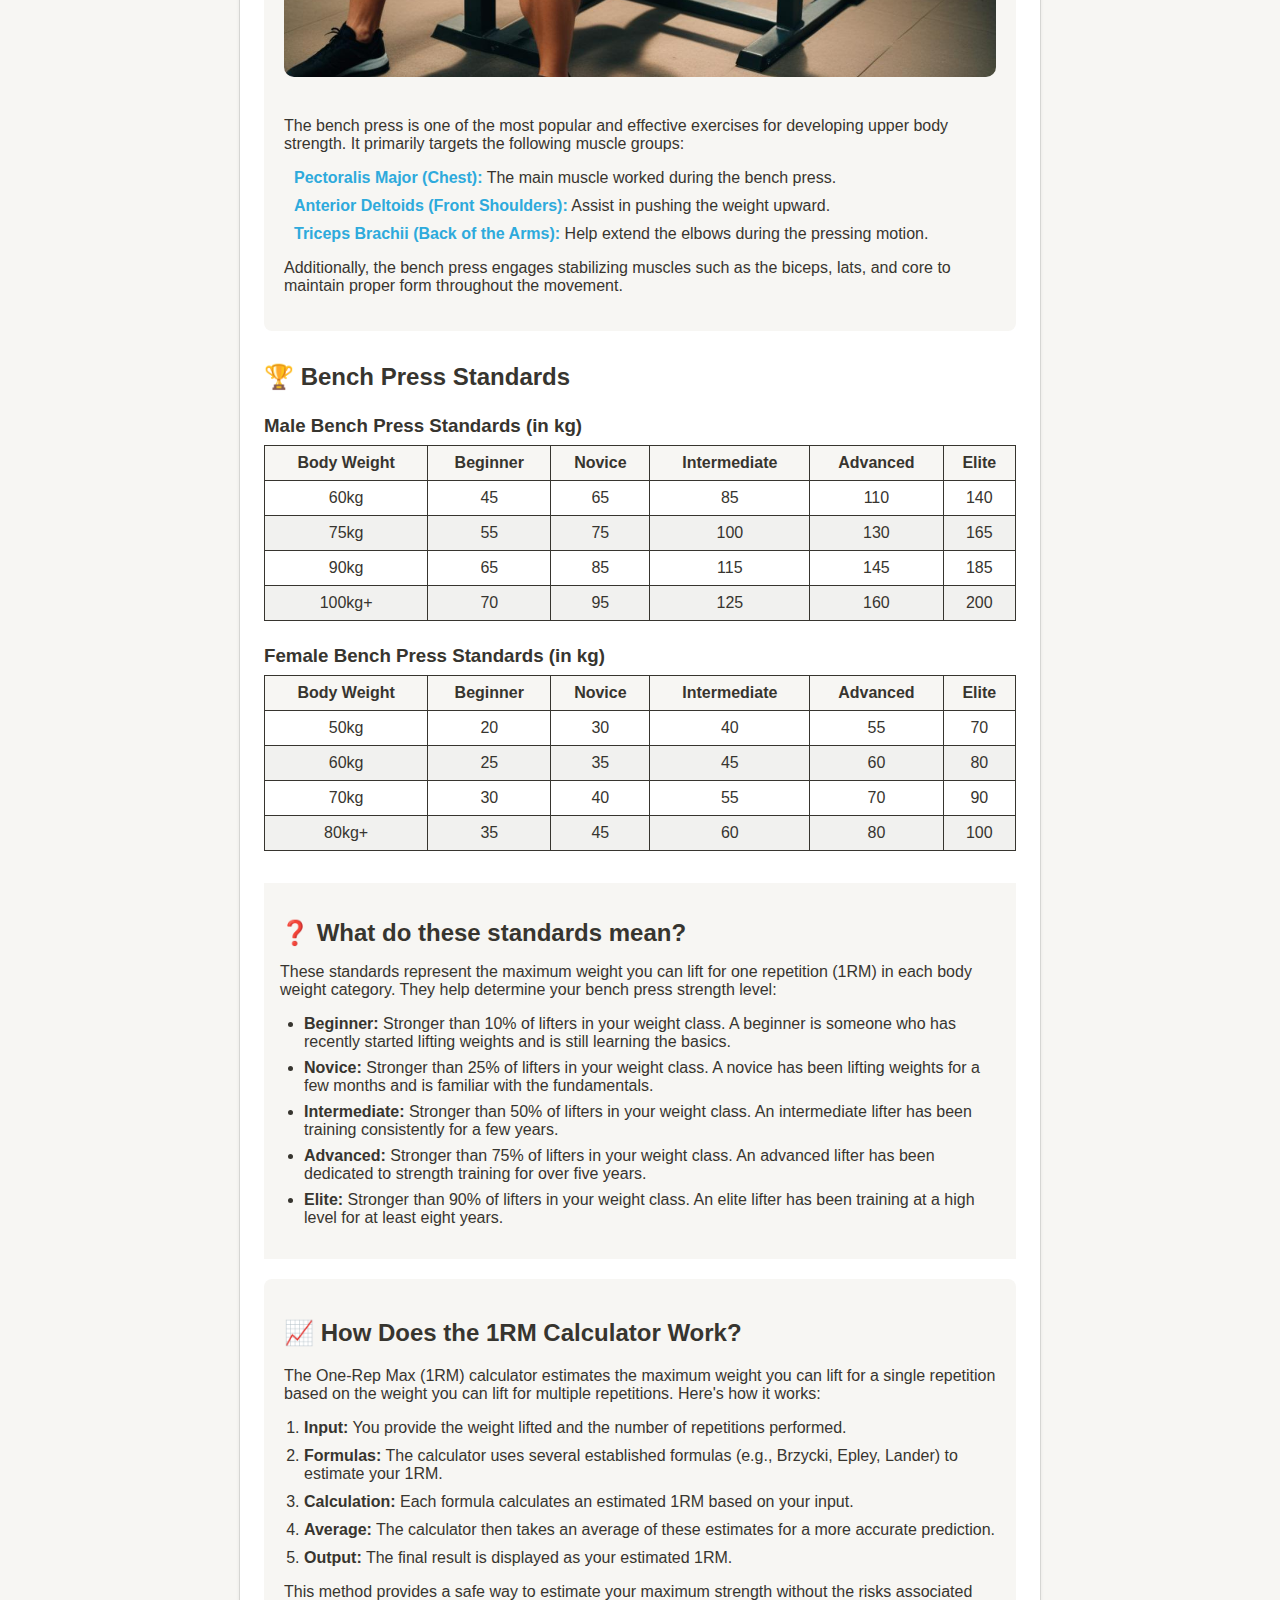
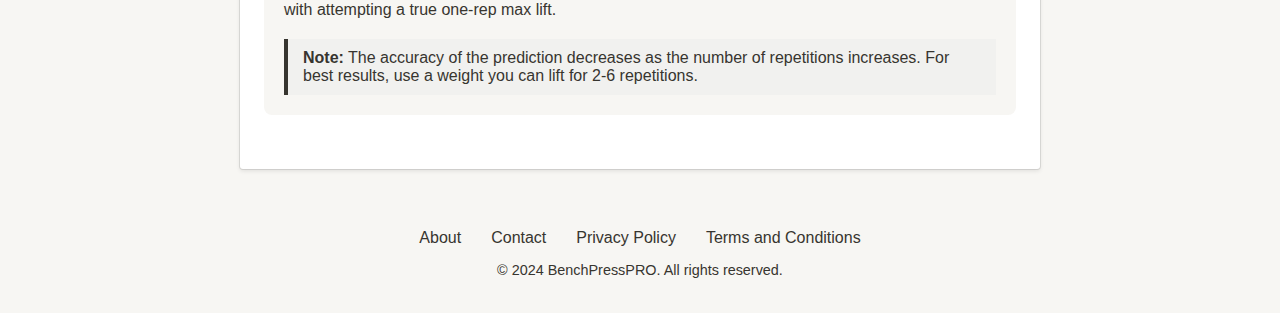
==== commit e0dc42ba: "updates" ====
--- a/index.html
+++ b/index.html
@@ -84,7 +84,7 @@
                 </ul>
             </section>
             <section class="bench-press-info">
-                <h2>What is Bench Press?</h2>
+                <h2>&#128170; What is Bench Press?</h2>
                 <blockquote class="bench-press-definition">
                     <p>The bench press is a compound weight training exercise where the lifter lies on a bench and pushes a weight upwards with their arms.</p>
                 </blockquote>
@@ -98,7 +98,7 @@
                 <p>Additionally, the bench press engages stabilizing muscles such as the biceps, lats, and core to maintain proper form throughout the movement.</p>
             </section>
             <section class="bench-press-standards">
-                <h2>Bench Press Standards</h2>
+                <h2>&#127942 Bench Press Standards</h2>
                 <h3>Male Bench Press Standards (in kg)</h3>
                 <table>
                     <thead>
@@ -195,7 +195,7 @@
                     </tbody>
                 </table>
                 <div class="standards">
-                    <h2>What do these standards mean?</h3>
+                    <h2>&#10067; What do these standards mean?</h3>
                     <p>These standards represent the maximum weight you can lift for one repetition (1RM) in each body weight category. They help determine your bench press strength level:</p>
                     <ul>
                         <li><strong>Beginner:</strong> Stronger than 10% of lifters in your weight class. A beginner is someone who has recently started lifting weights and is still learning the basics.</li>
@@ -207,7 +207,7 @@
                 </div>
             </section>
             <section class="calculator-explanation">
-                <h2>How Does the 1RM Calculator Work?</h2>
+                <h2>&#128200 How Does the 1RM Calculator Work?</h2>
                 <p>The One-Rep Max (1RM) calculator estimates the maximum weight you can lift for a single repetition based on the weight you can lift for multiple repetitions. Here's how it works:</p>
                 <ol>
                     <li><strong>Input:</strong> You provide the weight lifted and the number of repetitions performed.</li>
--- a/css/styles.css
+++ b/css/styles.css
@@ -500,7 +500,7 @@
     }
 
     h1 {
-        font-size: 20px;
+        font-size: 26px;
         text-align: center;
     }
 
